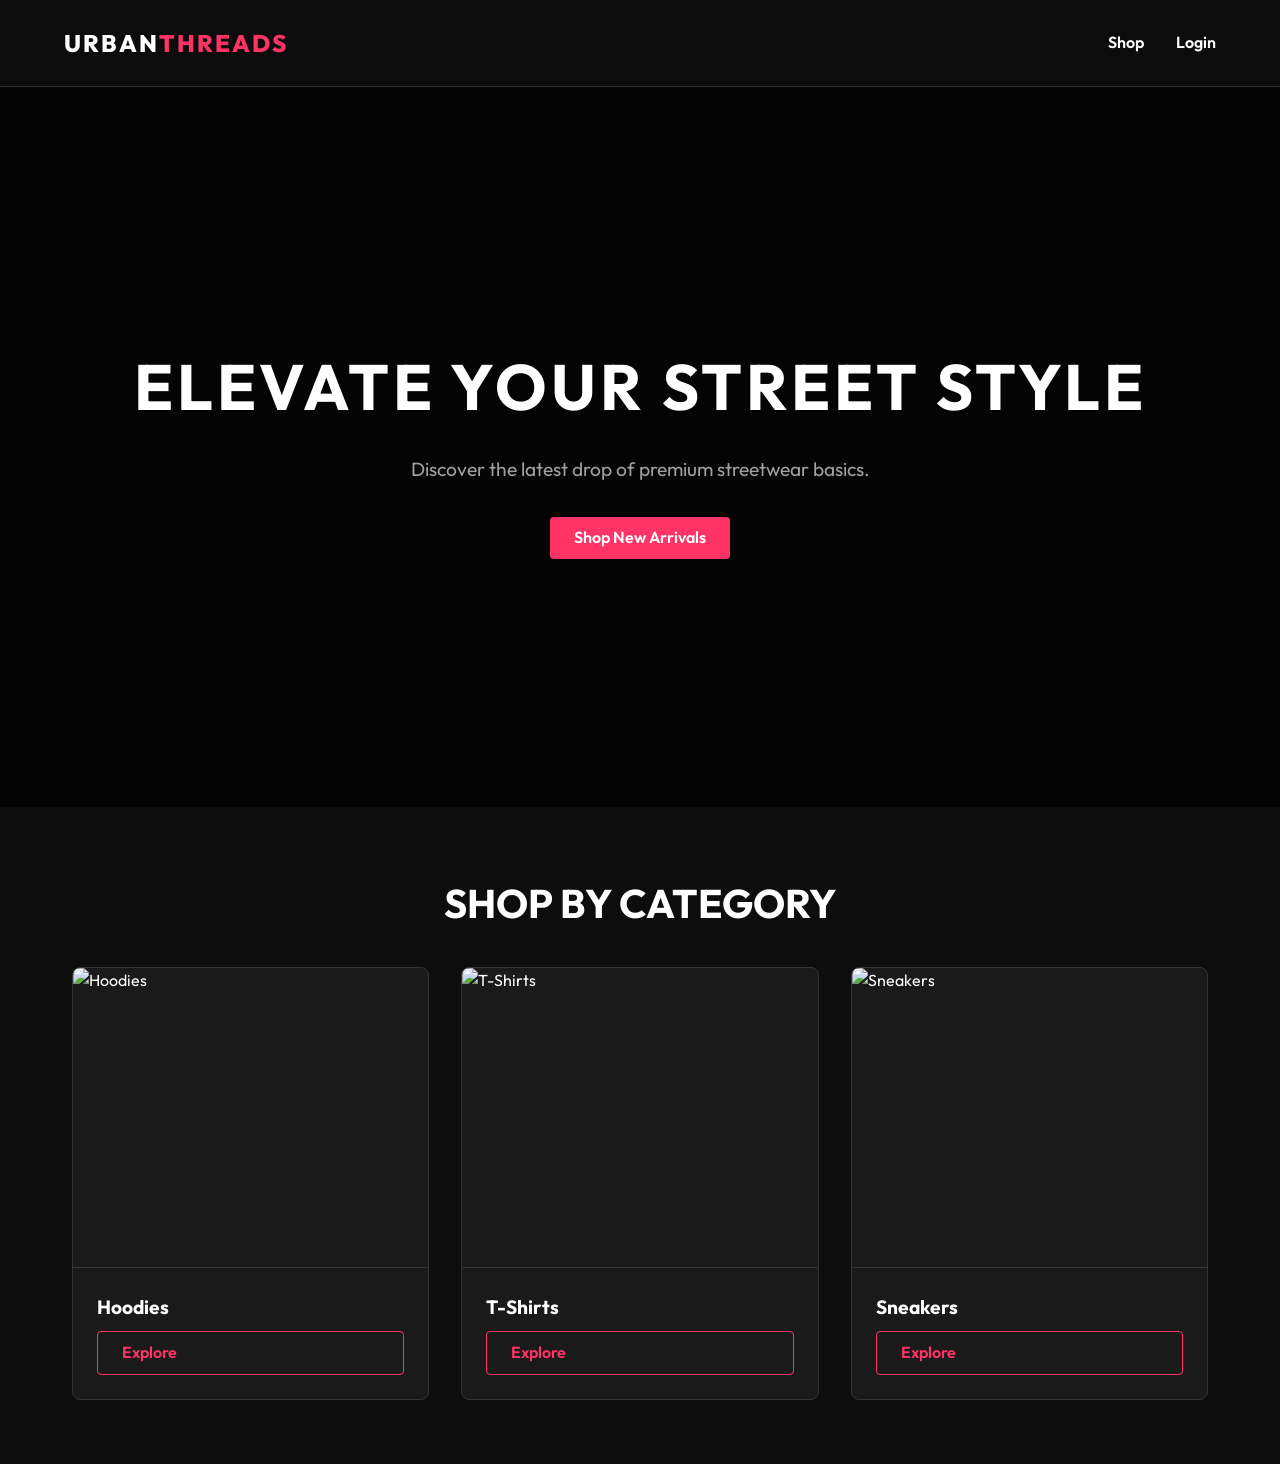
==== index.html @ a000d66c "project done" ====
<!DOCTYPE html>
<html lang="en">
<head>
    <meta charset="UTF-8">
    <meta name="viewport" content="width=device-width, initial-scale=1.0">
    <title>Urban Threads | Streetwear</title>
    <link rel="stylesheet" href="css/style.css">
</head>
<body>
    <nav>
        <a href="index.html" class="logo">Urban<span>Threads</span></a>
        <div class="nav-links">
            <span id="user-info"></span>
            <a href="shop.html">Shop</a>
            <a href="cart.html" id="cart-link" style="display:none;">Cart</a>
            <a href="login.html" id="login-link">Login</a>
            <button id="logout-btn" class="btn btn-outline" style="display:none;">Logout</button>
        </div>
    </nav>

    <header class="hero">
        <div class="hero-content">
            <h1>Elevate Your Street Style</h1>
            <p>Discover the latest drop of premium streetwear basics.</p>
            <a href="shop.html" class="btn">Shop New Arrivals</a>
        </div>
    </header>

    <section class="container">
        <h2 class="section-title">Shop by Category</h2>
        <div class="category-grid">
            <div class="product-card">
                <img src="https://images.unsplash.com/photo-1556821840-3a63f95609a7?q=80&w=600&auto=format&fit=crop" alt="Hoodies" class="product-image">
                <div class="product-info">
                    <h3 class="product-name">Hoodies</h3>
                    <a href="shop.html" class="btn btn-outline">Explore</a>
                </div>
            </div>
            <div class="product-card">
                <img src="https://images.unsplash.com/photo-1521572163474-6864f9cf17ab?q=80&w=600&auto=format&fit=crop" alt="T-Shirts" class="product-image">
                <div class="product-info">
                    <h3 class="product-name">T-Shirts</h3>
                    <a href="shop.html" class="btn btn-outline">Explore</a>
                </div>
            </div>
            <div class="product-card">
                <img src="https://images.unsplash.com/photo-1525966222134-fcfa99b8ae77?q=80&w=600&auto=format&fit=crop" alt="Sneakers" class="product-image">
                <div class="product-info">
                    <h3 class="product-name">Sneakers</h3>
                    <a href="shop.html" class="btn btn-outline">Explore</a>
                </div>
            </div>
        </div>
    </section>

    <!-- Load firebase config and shared auth -->
    <script type="module" src="js/firebase-config.js"></script>
    <script type="module" src="js/auth.js"></script>
</body>
</html>
---- css/style.css ----
@import url('https://fonts.googleapis.com/css2?family=Outfit:wght@300;400;600;800&display=swap');

:root {
  --bg-color: #0d0d0d;
  --surface-color: #1a1a1a;
  --text-primary: #ffffff;
  --text-secondary: #a0a0a0;
  --accent-color: #ff3366;
  --accent-hover: #e62050;
  --border-color: #333333;
}

* {
  margin: 0;
  padding: 0;
  box-sizing: border-box;
}

body {
  font-family: 'Outfit', sans-serif;
  background-color: var(--bg-color);
  color: var(--text-primary);
  line-height: 1.6;
}

/* Navbar */
nav {
  display: flex;
  justify-content: space-between;
  align-items: center;
  padding: 1.5rem 5%;
  background: rgba(13, 13, 13, 0.8);
  backdrop-filter: blur(10px);
  position: sticky;
  top: 0;
  z-index: 100;
  border-bottom: 1px solid var(--border-color);
}

.logo {
  font-size: 1.5rem;
  font-weight: 800;
  letter-spacing: 2px;
  text-transform: uppercase;
  color: var(--text-primary);
  text-decoration: none;
}

.logo span {
  color: var(--accent-color);
}

.nav-links {
  display: flex;
  gap: 2rem;
  align-items: center;
}

.nav-links a {
  color: var(--text-primary);
  text-decoration: none;
  font-weight: 600;
  transition: color 0.3s;
}

.nav-links a:hover {
  color: var(--accent-color);
}

#user-info {
  color: var(--text-secondary);
  font-size: 0.9rem;
}

.btn {
  background: var(--accent-color);
  color: #fff;
  border: none;
  padding: 0.5rem 1.5rem;
  border-radius: 4px;
  cursor: pointer;
  font-family: 'Outfit', sans-serif;
  font-weight: 600;
  transition: background 0.3s, transform 0.2s;
  text-decoration: none;
  display: inline-block;
}

.btn:hover {
  background: var(--accent-hover);
  transform: translateY(-2px);
}

.btn-outline {
  background: transparent;
  border: 1px solid var(--accent-color);
  color: var(--accent-color);
}

.btn-outline:hover {
  background: rgba(255, 51, 102, 0.1);
  transform: translateY(-2px);
}

/* Hero Section */
.hero {
  height: 80vh;
  display: flex;
  align-items: center;
  justify-content: center;
  text-align: center;
  background: linear-gradient(rgba(0,0,0,0.7), rgba(0,0,0,0.7)), url('https://images.unsplash.com/photo-1552374196-1ab2a1c593e8?q=80&w=1920&auto=format&fit=crop') center/cover;
}

.hero-content h1 {
  font-size: 4rem;
  margin-bottom: 1rem;
  text-transform: uppercase;
  letter-spacing: 4px;
}

.hero-content p {
  font-size: 1.2rem;
  color: var(--text-secondary);
  margin-bottom: 2rem;
}

/* Container */
.container {
  max-width: 1200px;
  margin: 0 auto;
  padding: 4rem 2rem;
}

.section-title {
  font-size: 2.5rem;
  margin-bottom: 2rem;
  text-align: center;
  text-transform: uppercase;
}

/* Grid Layouts */
.product-grid, .category-grid {
  display: grid;
  grid-template-columns: repeat(auto-fit, minmax(280px, 1fr));
  gap: 2rem;
}

/* Product Card */
.product-card {
  background: var(--surface-color);
  border-radius: 8px;
  overflow: hidden;
  transition: transform 0.3s, box-shadow 0.3s;
  border: 1px solid var(--border-color);
  display: flex;
  flex-direction: column;
}

.product-card:hover {
  transform: translateY(-5px);
  box-shadow: 0 10px 20px rgba(0,0,0,0.5);
  border-color: var(--accent-color);
}

.product-image {
  width: 100%;
  height: 300px;
  object-fit: cover;
  border-bottom: 1px solid var(--border-color);
}

.product-info {
  padding: 1.5rem;
  display: flex;
  flex-direction: column;
  flex-grow: 1;
}

.product-category {
  color: var(--accent-color);
  font-size: 0.8rem;
  text-transform: uppercase;
  letter-spacing: 1px;
  margin-bottom: 0.5rem;
}

.product-name {
  font-size: 1.2rem;
  margin-bottom: 0.5rem;
}

.product-desc {
  font-size: 0.9rem;
  color: var(--text-secondary);
  margin-bottom: 1rem;
  flex-grow: 1;
}

.product-price {
  font-size: 1.5rem;
  font-weight: 800;
  margin-bottom: 1rem;
}

/* Forms */
.auth-container {
  max-width: 400px;
  margin: 4rem auto;
  background: var(--surface-color);
  padding: 2rem;
  border-radius: 8px;
  border: 1px solid var(--border-color);
}

.auth-container h2 {
  margin-bottom: 1.5rem;
  text-align: center;
}

.form-group {
  margin-bottom: 1.5rem;
}

.form-group label {
  display: block;
  margin-bottom: 0.5rem;
  color: var(--text-secondary);
}

.form-group input {
  width: 100%;
  padding: 0.8rem;
  background: var(--bg-color);
  border: 1px solid var(--border-color);
  color: var(--text-primary);
  border-radius: 4px;
  font-family: 'Outfit', sans-serif;
}

.form-group input:focus {
  outline: none;
  border-color: var(--accent-color);
}

.auth-switch {
  text-align: center;
  margin-top: 1rem;
  color: var(--text-secondary);
}

.auth-switch a {
  color: var(--accent-color);
  cursor: pointer;
  text-decoration: none;
}

/* Cart */
.cart-item {
  display: flex;
  align-items: center;
  justify-content: space-between;
  padding: 1rem;
  border-bottom: 1px solid var(--border-color);
  background: var(--surface-color);
  margin-bottom: 1rem;
  border-radius: 8px;
}

.cart-item-info {
  display: flex;
  align-items: center;
  gap: 1rem;
}

.cart-item-img {
  width: 80px;
  height: 80px;
  object-fit: cover;
  border-radius: 4px;
}

.cart-item-details h4 {
  margin-bottom: 0.25rem;
}

.cart-item-details p {
  color: var(--text-secondary);
  font-size: 0.9rem;
}

.cart-summary {
  background: var(--surface-color);
  padding: 2rem;
  border-radius: 8px;
  border: 1px solid var(--border-color);
  margin-top: 2rem;
  text-align: right;
}

.cart-total {
  font-size: 2rem;
  font-weight: 800;
  margin-bottom: 1rem;
}

.empty-cart {
  text-align: center;
  color: var(--text-secondary);
  padding: 3rem;
}

.error-message {
  color: var(--accent-color);
  margin-top: 1rem;
  font-size: 0.9rem;
  text-align: center;
}

.notification {
  position: fixed;
  bottom: 20px;
  right: 20px;
  background: var(--accent-color);
  color: white;
  padding: 1rem 2rem;
  border-radius: 4px;
  transform: translateY(100px);
  opacity: 0;
  transition: all 0.3s ease;
  z-index: 1000;
}

.notification.show {
  transform: translateY(0);
  opacity: 1;
}

.auth-divider {
  text-align: center;
  margin: 1.5rem 0;
  position: relative;
}

.auth-divider::before {
  content: "";
  position: absolute;
  top: 50%;
  left: 0;
  right: 0;
  height: 1px;
  background: var(--border-color);
  z-index: 1;
}

.auth-divider span {
  background: var(--surface-color);
  padding: 0 1rem;
  color: var(--text-secondary);
  position: relative;
  z-index: 2;
  font-size: 0.9rem;
}

.btn-google {
  background: #ffffff;
  color: #000000;
  border: 1px solid #ddd;
  margin-top: 0.5rem;
  display: flex;
  align-items: center;
  justify-content: center;
  gap: 0.5rem;
}

.btn-google:hover {
  background: #f1f1f1;
}
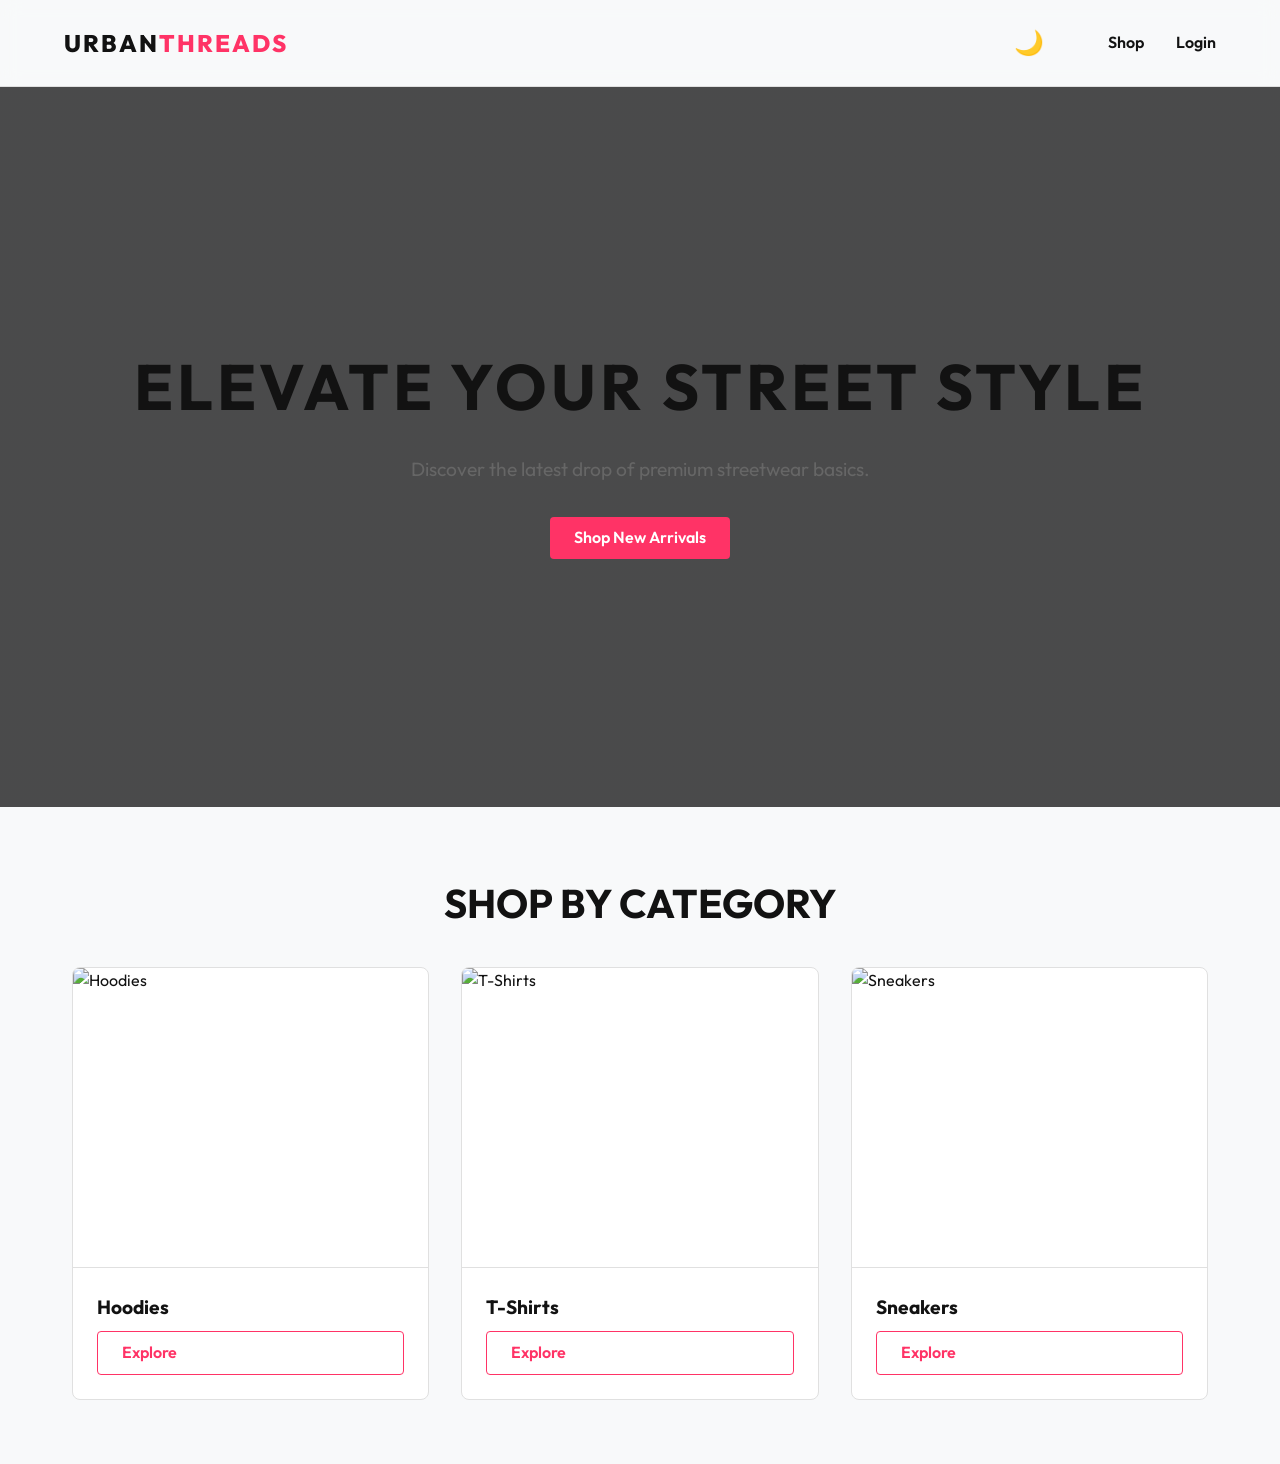
==== commit 77b9f030: "additional feature added" ====
--- a/index.html
+++ b/index.html
@@ -1,15 +1,19 @@
 <!DOCTYPE html>
 <html lang="en">
+
 <head>
     <meta charset="UTF-8">
     <meta name="viewport" content="width=device-width, initial-scale=1.0">
     <title>Urban Threads | Streetwear</title>
+    <script src="js/theme.js"></script>
     <link rel="stylesheet" href="css/style.css">
 </head>
+
 <body>
     <nav>
         <a href="index.html" class="logo">Urban<span>Threads</span></a>
         <div class="nav-links">
+            <button id="theme-toggle" class="theme-toggle" aria-label="Toggle Theme">☀️</button>
             <span id="user-info"></span>
             <a href="shop.html">Shop</a>
             <a href="cart.html" id="cart-link" style="display:none;">Cart</a>
@@ -26,25 +30,29 @@
         </div>
     </header>
 
+
     <section class="container">
         <h2 class="section-title">Shop by Category</h2>
         <div class="category-grid">
             <div class="product-card">
-                <img src="https://images.unsplash.com/photo-1556821840-3a63f95609a7?q=80&w=600&auto=format&fit=crop" alt="Hoodies" class="product-image">
+                <img src="https://images.unsplash.com/photo-1556821840-3a63f95609a7?q=80&w=600&auto=format&fit=crop"
+                    alt="Hoodies" class="product-image">
                 <div class="product-info">
                     <h3 class="product-name">Hoodies</h3>
                     <a href="shop.html" class="btn btn-outline">Explore</a>
                 </div>
             </div>
             <div class="product-card">
-                <img src="https://images.unsplash.com/photo-1521572163474-6864f9cf17ab?q=80&w=600&auto=format&fit=crop" alt="T-Shirts" class="product-image">
+                <img src="https://images.unsplash.com/photo-1521572163474-6864f9cf17ab?q=80&w=600&auto=format&fit=crop"
+                    alt="T-Shirts" class="product-image">
                 <div class="product-info">
                     <h3 class="product-name">T-Shirts</h3>
                     <a href="shop.html" class="btn btn-outline">Explore</a>
                 </div>
             </div>
             <div class="product-card">
-                <img src="https://images.unsplash.com/photo-1525966222134-fcfa99b8ae77?q=80&w=600&auto=format&fit=crop" alt="Sneakers" class="product-image">
+                <img src="https://images.unsplash.com/photo-1525966222134-fcfa99b8ae77?q=80&w=600&auto=format&fit=crop"
+                    alt="Sneakers" class="product-image">
                 <div class="product-info">
                     <h3 class="product-name">Sneakers</h3>
                     <a href="shop.html" class="btn btn-outline">Explore</a>
@@ -53,8 +61,12 @@
         </div>
     </section>
 
-    <!-- Load firebase config and shared auth -->
+    <!-- Load model-viewer -->
+    <script type="module" src="https://ajax.googleapis.com/ajax/libs/model-viewer/3.4.0/model-viewer.min.js"></script>
+
+    <!-- Load firebase scripts -->
     <script type="module" src="js/firebase-config.js"></script>
     <script type="module" src="js/auth.js"></script>
 </body>
-</html>
+
+</html>
--- a/css/style.css
+++ b/css/style.css
@@ -10,6 +10,14 @@
   --border-color: #333333;
 }
 
+:root[data-theme="light"] {
+  --bg-color: #f8f9fa;
+  --surface-color: #ffffff;
+  --text-primary: #121212;
+  --text-secondary: #666666;
+  --border-color: #e0e0e0;
+}
+
 * {
   margin: 0;
   padding: 0;
@@ -21,6 +29,7 @@
   background-color: var(--bg-color);
   color: var(--text-primary);
   line-height: 1.6;
+  transition: background-color 0.3s ease, color 0.3s ease;
 }
 
 /* Navbar */
@@ -35,6 +44,11 @@
   top: 0;
   z-index: 100;
   border-bottom: 1px solid var(--border-color);
+  transition: background 0.3s ease, border-color 0.3s ease;
+}
+
+[data-theme="light"] nav {
+  background: rgba(248, 249, 250, 0.85);
 }
 
 .logo {
@@ -151,7 +165,7 @@
   background: var(--surface-color);
   border-radius: 8px;
   overflow: hidden;
-  transition: transform 0.3s, box-shadow 0.3s;
+  transition: transform 0.3s, box-shadow 0.3s, background 0.3s ease, border-color 0.3s ease;
   border: 1px solid var(--border-color);
   display: flex;
   flex-direction: column;
@@ -376,3 +390,58 @@
 .btn-google:hover {
   background: #f1f1f1;
 }
+
+/* Theme Toggle */
+.theme-toggle {
+  background: none;
+  border: none;
+  font-size: 1.5rem;
+  cursor: pointer;
+  color: var(--text-primary);
+  transition: transform 0.3s;
+}
+
+.theme-toggle:hover {
+  transform: scale(1.1);
+}
+
+/* 3D Model Viewer Section */
+.featured-3d {
+  padding: 4rem 2rem;
+  background: var(--surface-color);
+  border-top: 1px solid var(--border-color);
+  border-bottom: 1px solid var(--border-color);
+  display: flex;
+  flex-wrap: wrap;
+  align-items: center;
+  justify-content: center;
+  gap: 4rem;
+}
+
+.featured-info {
+  flex: 1;
+  min-width: 300px;
+  max-width: 500px;
+}
+
+.featured-info h2 {
+  font-size: 3rem;
+  margin-bottom: 1rem;
+  text-transform: uppercase;
+}
+
+.featured-info p {
+  font-size: 1.2rem;
+  color: var(--text-secondary);
+  margin-bottom: 2rem;
+}
+
+model-viewer {
+  width: 100%;
+  height: 500px;
+  flex: 1;
+  min-width: 300px;
+  max-width: 600px;
+  background-color: transparent;
+  --poster-color: transparent;
+}
